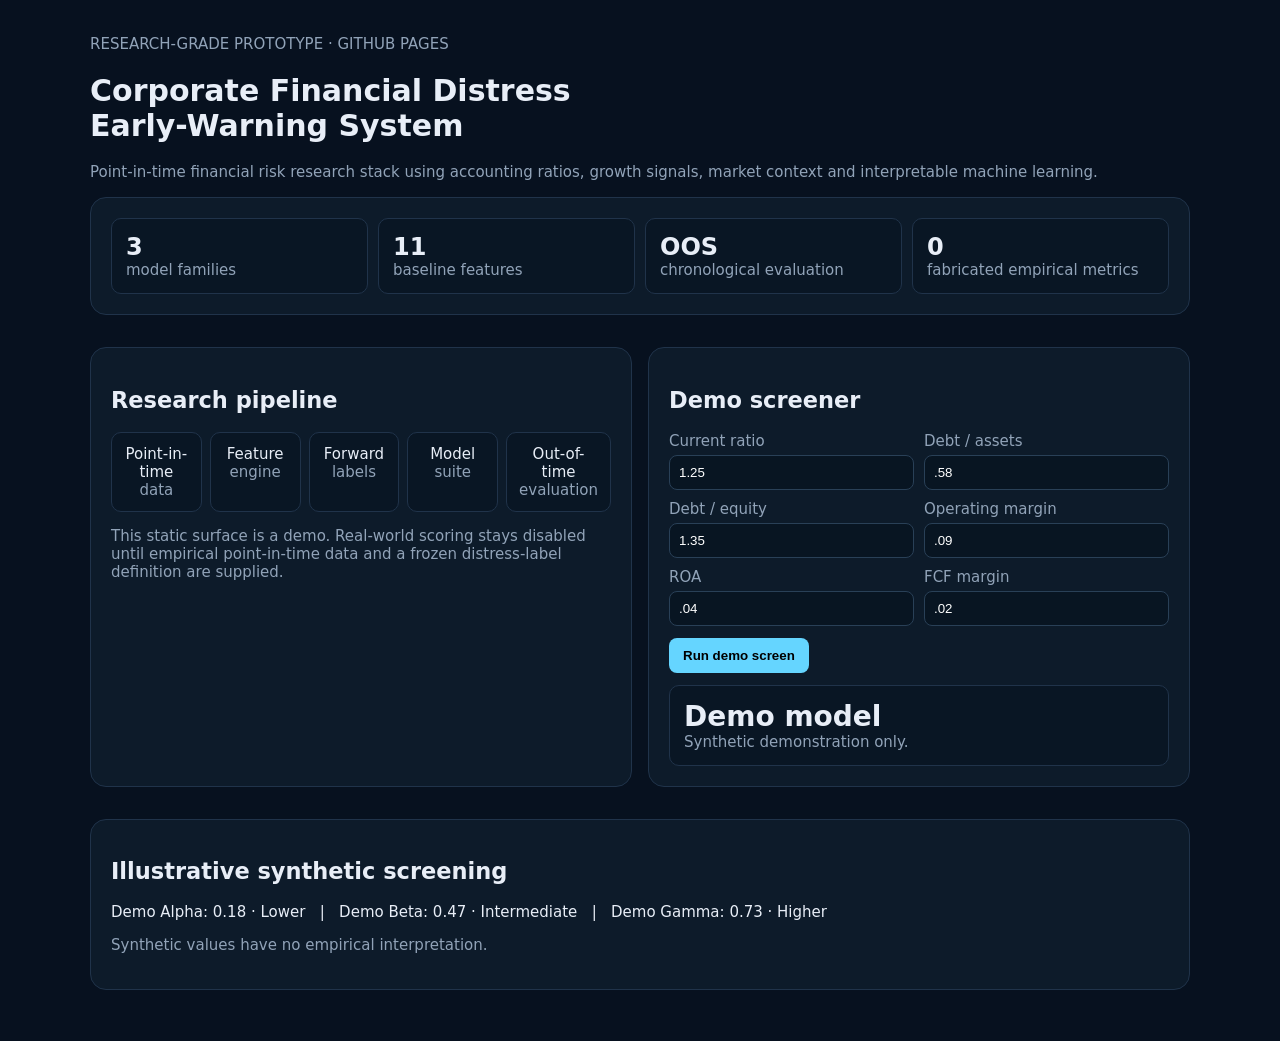
==== docs/index.html @ 027248f1 "feat: add static GitHub Pages research dashboard" ====
<!doctype html><html><head><meta charset='utf-8'><meta name='viewport' content='width=device-width,initial-scale=1'><title>Corporate Financial Distress EWS</title><style>body{margin:0;background:#07111f;color:#e8eef7;font:15px system-ui}.wrap{max-width:1100px;margin:auto;padding:35px 20px}.panel{background:#0d1b2a;border:1px solid #20334a;border-radius:16px;padding:20px;margin:16px 0}.grid{display:grid;grid-template-columns:1fr 1fr;gap:16px}.metrics{display:grid;grid-template-columns:repeat(4,1fr);gap:10px}.metric{background:#091624;border:1px solid #20334a;border-radius:10px;padding:14px}.metric b{font-size:24px}.muted{color:#91a3b8}.arch{display:grid;grid-template-columns:repeat(5,1fr);gap:8px}.step{background:#091624;border:1px solid #20334a;border-radius:10px;padding:12px;text-align:center}.controls{display:grid;grid-template-columns:1fr 1fr;gap:10px}input{width:100%;box-sizing:border-box;background:#081522;color:white;border:1px solid #294057;border-radius:8px;padding:9px;margin-top:5px}button{background:#65d5ff;border:0;border-radius:8px;padding:10px 14px;font-weight:800;margin-top:12px}.result{background:#091624;border:1px solid #20334a;border-radius:10px;padding:14px;margin-top:12px}.risk{font-size:28px;font-weight:800}@media(max-width:800px){.grid{grid-template-columns:1fr}.metrics{grid-template-columns:1fr 1fr}.arch{grid-template-columns:1fr 1fr}}</style></head><body><div class='wrap'><div class='muted'>RESEARCH-GRADE PROTOTYPE · GITHUB PAGES</div><h1>Corporate Financial Distress<br>Early-Warning System</h1><p class='muted'>Point-in-time financial risk research stack using accounting ratios, growth signals, market context and interpretable machine learning.</p><div class='panel'><div class='metrics'><div class='metric'><b>3</b><br><span class='muted'>model families</span></div><div class='metric'><b>11</b><br><span class='muted'>baseline features</span></div><div class='metric'><b>OOS</b><br><span class='muted'>chronological evaluation</span></div><div class='metric'><b>0</b><br><span class='muted'>fabricated empirical metrics</span></div></div></div><div class='grid'><section class='panel'><h2>Research pipeline</h2><div class='arch'><div class='step'>Point-in-time<br><span class='muted'>data</span></div><div class='step'>Feature<br><span class='muted'>engine</span></div><div class='step'>Forward<br><span class='muted'>labels</span></div><div class='step'>Model<br><span class='muted'>suite</span></div><div class='step'>Out-of-time<br><span class='muted'>evaluation</span></div></div><p class='muted'>This static surface is a demo. Real-world scoring stays disabled until empirical point-in-time data and a frozen distress-label definition are supplied.</p></section><section class='panel'><h2>Demo screener</h2><div class='controls'><label class='muted'>Current ratio<input id='cr' type='number' step='.01' value='1.25'></label><label class='muted'>Debt / assets<input id='da' type='number' step='.01' value='.58'></label><label class='muted'>Debt / equity<input id='de' type='number' step='.01' value='1.35'></label><label class='muted'>Operating margin<input id='om' type='number' step='.01' value='.09'></label><label class='muted'>ROA<input id='roa' type='number' step='.01' value='.04'></label><label class='muted'>FCF margin<input id='fcf' type='number' step='.01' value='.02'></label></div><button onclick='score()'>Run demo screen</button><div id='result' class='result'><div class='risk'>Demo model</div><span class='muted'>Synthetic demonstration only.</span></div></section></div><section class='panel'><h2>Illustrative synthetic screening</h2><p>Demo Alpha: 0.18 · Lower &nbsp; | &nbsp; Demo Beta: 0.47 · Intermediate &nbsp; | &nbsp; Demo Gamma: 0.73 · Higher</p><p class='muted'>Synthetic values have no empirical interpretation.</p></section></div><script>function score(){let cr=+crEl().value,da=+daEl().value,de=+deEl().value,om=+omEl().value,roa=+roaEl().value,fcf=+fcfEl().value;let z=-1.7-.75*(cr-1)+2.2*da+.22*de-4*om-3.2*roa-2.5*fcf,p=1/(1+Math.exp(-z));document.getElementById('result').innerHTML='<div class="risk">'+(p*100).toFixed(1)+'%</div><span class="muted">Synthetic demonstration score only — not a trained empirical probability.</span>'}function crEl(){return document.getElementById('cr')}function daEl(){return document.getElementById('da')}function deEl(){return document.getElementById('de')}function omEl(){return document.getElementById('om')}function roaEl(){return document.getElementById('roa')}function fcfEl(){return document.getElementById('fcf')}</script></body></html>
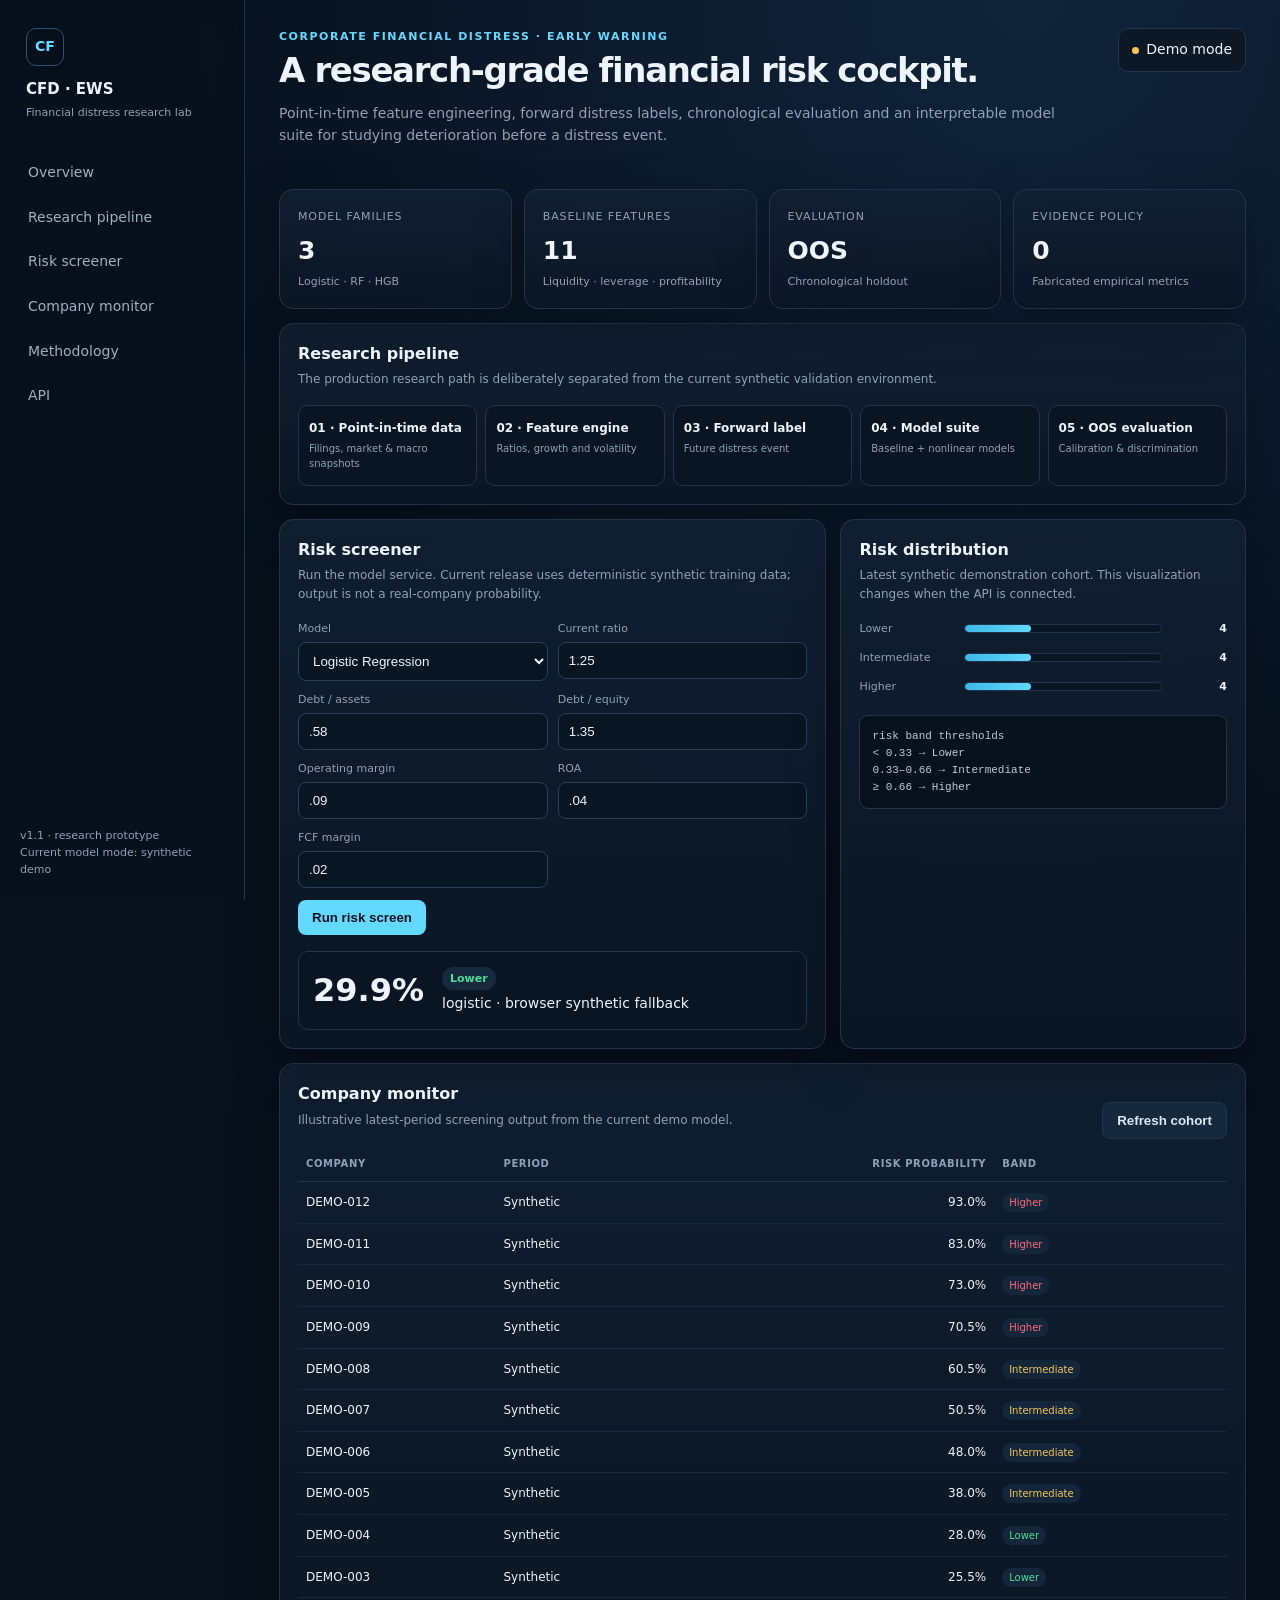
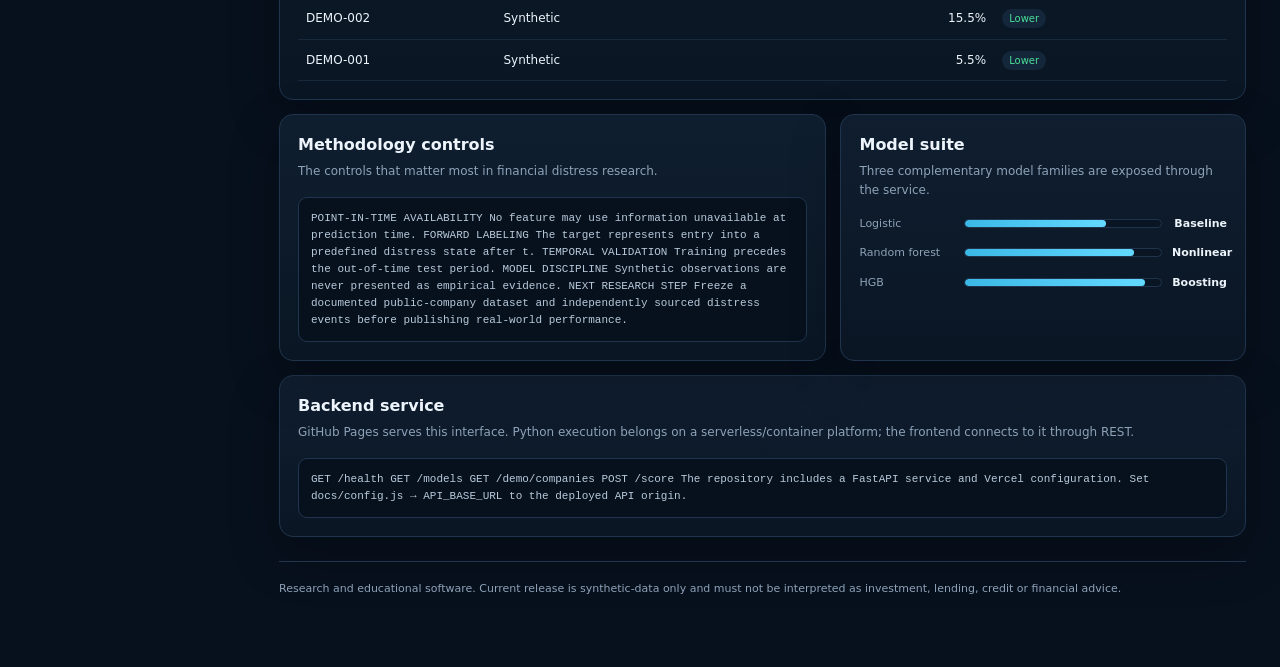
==== commit fae4ea50: "feat: rebuild GitHub Pages research dashboard" ====
--- a/docs/index.html
+++ b/docs/index.html
@@ -1 +1,44 @@
-<!doctype html><html><head><meta charset='utf-8'><meta name='viewport' content='width=device-width,initial-scale=1'><title>Corporate Financial Distress EWS</title><style>body{margin:0;background:#07111f;color:#e8eef7;font:15px system-ui}.wrap{max-width:1100px;margin:auto;padding:35px 20px}.panel{background:#0d1b2a;border:1px solid #20334a;border-radius:16px;padding:20px;margin:16px 0}.grid{display:grid;grid-template-columns:1fr 1fr;gap:16px}.metrics{display:grid;grid-template-columns:repeat(4,1fr);gap:10px}.metric{background:#091624;border:1px solid #20334a;border-radius:10px;padding:14px}.metric b{font-size:24px}.muted{color:#91a3b8}.arch{display:grid;grid-template-columns:repeat(5,1fr);gap:8px}.step{background:#091624;border:1px solid #20334a;border-radius:10px;padding:12px;text-align:center}.controls{display:grid;grid-template-columns:1fr 1fr;gap:10px}input{width:100%;box-sizing:border-box;background:#081522;color:white;border:1px solid #294057;border-radius:8px;padding:9px;margin-top:5px}button{background:#65d5ff;border:0;border-radius:8px;padding:10px 14px;font-weight:800;margin-top:12px}.result{background:#091624;border:1px solid #20334a;border-radius:10px;padding:14px;margin-top:12px}.risk{font-size:28px;font-weight:800}@media(max-width:800px){.grid{grid-template-columns:1fr}.metrics{grid-template-columns:1fr 1fr}.arch{grid-template-columns:1fr 1fr}}</style></head><body><div class='wrap'><div class='muted'>RESEARCH-GRADE PROTOTYPE · GITHUB PAGES</div><h1>Corporate Financial Distress<br>Early-Warning System</h1><p class='muted'>Point-in-time financial risk research stack using accounting ratios, growth signals, market context and interpretable machine learning.</p><div class='panel'><div class='metrics'><div class='metric'><b>3</b><br><span class='muted'>model families</span></div><div class='metric'><b>11</b><br><span class='muted'>baseline features</span></div><div class='metric'><b>OOS</b><br><span class='muted'>chronological evaluation</span></div><div class='metric'><b>0</b><br><span class='muted'>fabricated empirical metrics</span></div></div></div><div class='grid'><section class='panel'><h2>Research pipeline</h2><div class='arch'><div class='step'>Point-in-time<br><span class='muted'>data</span></div><div class='step'>Feature<br><span class='muted'>engine</span></div><div class='step'>Forward<br><span class='muted'>labels</span></div><div class='step'>Model<br><span class='muted'>suite</span></div><div class='step'>Out-of-time<br><span class='muted'>evaluation</span></div></div><p class='muted'>This static surface is a demo. Real-world scoring stays disabled until empirical point-in-time data and a frozen distress-label definition are supplied.</p></section><section class='panel'><h2>Demo screener</h2><div class='controls'><label class='muted'>Current ratio<input id='cr' type='number' step='.01' value='1.25'></label><label class='muted'>Debt / assets<input id='da' type='number' step='.01' value='.58'></label><label class='muted'>Debt / equity<input id='de' type='number' step='.01' value='1.35'></label><label class='muted'>Operating margin<input id='om' type='number' step='.01' value='.09'></label><label class='muted'>ROA<input id='roa' type='number' step='.01' value='.04'></label><label class='muted'>FCF margin<input id='fcf' type='number' step='.01' value='.02'></label></div><button onclick='score()'>Run demo screen</button><div id='result' class='result'><div class='risk'>Demo model</div><span class='muted'>Synthetic demonstration only.</span></div></section></div><section class='panel'><h2>Illustrative synthetic screening</h2><p>Demo Alpha: 0.18 · Lower &nbsp; | &nbsp; Demo Beta: 0.47 · Intermediate &nbsp; | &nbsp; Demo Gamma: 0.73 · Higher</p><p class='muted'>Synthetic values have no empirical interpretation.</p></section></div><script>function score(){let cr=+crEl().value,da=+daEl().value,de=+deEl().value,om=+omEl().value,roa=+roaEl().value,fcf=+fcfEl().value;let z=-1.7-.75*(cr-1)+2.2*da+.22*de-4*om-3.2*roa-2.5*fcf,p=1/(1+Math.exp(-z));document.getElementById('result').innerHTML='<div class="risk">'+(p*100).toFixed(1)+'%</div><span class="muted">Synthetic demonstration score only — not a trained empirical probability.</span>'}function crEl(){return document.getElementById('cr')}function daEl(){return document.getElementById('da')}function deEl(){return document.getElementById('de')}function omEl(){return document.getElementById('om')}function roaEl(){return document.getElementById('roa')}function fcfEl(){return document.getElementById('fcf')}</script></body></html>+<!doctype html>
+<html lang="en">
+<head>
+<meta charset="utf-8"><meta name="viewport" content="width=device-width,initial-scale=1">
+<meta name="description" content="Corporate Financial Distress Early-Warning System research dashboard">
+<title>CFD-EWS · Corporate Financial Distress Early-Warning System</title>
+<link rel="stylesheet" href="./styles.css">
+</head>
+<body>
+<div class="app">
+<aside class="side"><div class="brand"><div class="brand-mark">CF</div><strong>CFD · EWS</strong><span>Financial distress research lab</span></div>
+<nav class="nav"><a href="#overview">Overview</a><a href="#pipeline">Research pipeline</a><a href="#screening">Risk screener</a><a href="#companies">Company monitor</a><a href="#methodology">Methodology</a><a href="#api">API</a></nav>
+<div class="side-note">v1.1 · research prototype<br>Current model mode: synthetic demo</div></aside>
+<main class="main">
+<header class="top" id="overview"><div><div class="eyebrow">CORPORATE FINANCIAL DISTRESS · EARLY WARNING</div><h1 class="title">A research-grade financial risk cockpit.</h1><p class="subtitle">Point-in-time feature engineering, forward distress labels, chronological evaluation and an interpretable model suite for studying deterioration before a distress event.</p></div><div class="status"><span id="apiDot" class="dot"></span><span id="apiText">Checking service…</span></div></header>
+<section class="grid4"><div class="card metric"><div class="label">Model families</div><div class="value">3</div><div class="detail">Logistic · RF · HGB</div></div><div class="card metric"><div class="label">Baseline features</div><div class="value">11</div><div class="detail">Liquidity · leverage · profitability</div></div><div class="card metric"><div class="label">Evaluation</div><div class="value">OOS</div><div class="detail">Chronological holdout</div></div><div class="card metric"><div class="label">Evidence policy</div><div class="value">0</div><div class="detail">Fabricated empirical metrics</div></div></section>
+<section class="card" id="pipeline"><h2>Research pipeline</h2><p class="desc">The production research path is deliberately separated from the current synthetic validation environment.</p><div class="pipeline"><div class="step"><b>01 · Point-in-time data</b><span>Filings, market & macro snapshots</span></div><div class="step"><b>02 · Feature engine</b><span>Ratios, growth and volatility</span></div><div class="step"><b>03 · Forward label</b><span>Future distress event</span></div><div class="step"><b>04 · Model suite</b><span>Baseline + nonlinear models</span></div><div class="step"><b>05 · OOS evaluation</b><span>Calibration & discrimination</span></div></div></section>
+<section class="grid2" id="screening"><div class="card"><h2>Risk screener</h2><p class="desc">Run the model service. Current release uses deterministic synthetic training data; output is not a real-company probability.</p><div class="formgrid"><div class="field"><label>Model</label><select id="model"><option value="logistic">Logistic Regression</option><option value="random_forest">Random Forest</option><option value="hist_gradient_boosting">Histogram Gradient Boosting</option></select></div><div class="field"><label>Current ratio</label><input id="current_ratio" type="number" step=".01" value="1.25"></div><div class="field"><label>Debt / assets</label><input id="debt_to_assets" type="number" step=".01" value=".58"></div><div class="field"><label>Debt / equity</label><input id="debt_to_equity" type="number" step=".01" value="1.35"></div><div class="field"><label>Operating margin</label><input id="operating_margin" type="number" step=".01" value=".09"></div><div class="field"><label>ROA</label><input id="roa" type="number" step=".01" value=".04"></div><div class="field"><label>FCF margin</label><input id="fcf_margin" type="number" step=".01" value=".02"></div></div><button id="scoreBtn">Run risk screen</button><div id="score" class="score"><div class="score-number">—</div><div>Awaiting model</div></div></div>
+<div class="card"><h2>Risk distribution</h2><p class="desc">Latest synthetic demonstration cohort. This visualization changes when the API is connected.</p><div class="dist-row"><label>Lower</label><div class="bar"><div id="barLower" class="fill" style="width:0"></div></div><strong id="nLower">0</strong></div><div class="dist-row"><label>Intermediate</label><div class="bar"><div id="barIntermediate" class="fill" style="width:0"></div></div><strong id="nIntermediate">0</strong></div><div class="dist-row"><label>Higher</label><div class="bar"><div id="barHigher" class="fill" style="width:0"></div></div><strong id="nHigher">0</strong></div><div class="api-box" style="margin-top:20px">risk band thresholds<br>&lt; 0.33 → Lower<br>0.33–0.66 → Intermediate<br>≥ 0.66 → Higher</div></div></section>
+<section class="card" id="companies"><div style="display:flex;justify-content:space-between;gap:10px;align-items:center"><div><h2>Company monitor</h2><p class="desc">Illustrative latest-period screening output from the current demo model.</p></div><button id="refreshBtn" class="secondary">Refresh cohort</button></div><table><thead><tr><th>Company</th><th>Period</th><th style="text-align:right">Risk probability</th><th>Band</th></tr></thead><tbody id="companyRows"><tr><td colspan="4">Loading…</td></tr></tbody></table></section>
+<section class="grid2" id="methodology"><div class="card"><h2>Methodology controls</h2><p class="desc">The controls that matter most in financial distress research.</p><div class="api-box">POINT-IN-TIME AVAILABILITY
+No feature may use information unavailable at prediction time.
+
+FORWARD LABELING
+The target represents entry into a predefined distress state after t.
+
+TEMPORAL VALIDATION
+Training precedes the out-of-time test period.
+
+MODEL DISCIPLINE
+Synthetic observations are never presented as empirical evidence.
+
+NEXT RESEARCH STEP
+Freeze a documented public-company dataset and independently sourced distress events before publishing real-world performance.</div></div><div class="card"><h2>Model suite</h2><p class="desc">Three complementary model families are exposed through the service.</p><div class="dist-row"><label>Logistic</label><div class="bar"><div class="fill" style="width:72%"></div></div><strong>Baseline</strong></div><div class="dist-row"><label>Random forest</label><div class="bar"><div class="fill" style="width:86%"></div></div><strong>Nonlinear</strong></div><div class="dist-row"><label>HGB</label><div class="bar"><div class="fill" style="width:92%"></div></div><strong>Boosting</strong></div></div></section>
+<section class="card" id="api"><h2>Backend service</h2><p class="desc">GitHub Pages serves this interface. Python execution belongs on a serverless/container platform; the frontend connects to it through REST.</p><div class="api-box">GET  /health
+GET  /models
+GET  /demo/companies
+POST /score
+
+The repository includes a FastAPI service and Vercel configuration. Set docs/config.js → API_BASE_URL to the deployed API origin.</div></section>
+<div class="footer">Research and educational software. Current release is synthetic-data only and must not be interpreted as investment, lending, credit or financial advice.</div>
+</main></div>
+<script src="./config.js"></script><script src="./app.js"></script>
+</body></html>
--- a/docs/styles.css
+++ b/docs/styles.css
@@ -0,0 +1,2 @@
+:root{--bg:#07101d;--panel:#0d1827;--panel2:#101f31;--line:#20354d;--text:#edf4fb;--muted:#8ea2b8;--cyan:#63d9ff;--green:#4ade9a;--amber:#f6c65b;--red:#ff6b7a;--shadow:0 18px 50px rgba(0,0,0,.25)}
+*{box-sizing:border-box}html{scroll-behavior:smooth}body{margin:0;background:radial-gradient(circle at 80% 0,#10243a 0,transparent 35%),var(--bg);color:var(--text);font:14px/1.55 Inter,ui-sans-serif,system-ui,-apple-system,BlinkMacSystemFont,"Segoe UI",sans-serif}.app{display:grid;grid-template-columns:245px 1fr;min-height:100vh}.side{position:sticky;top:0;height:100vh;padding:24px 16px;border-right:1px solid var(--line);background:rgba(7,16,29,.88);backdrop-filter:blur(14px)}.brand{padding:4px 10px 26px}.brand-mark{width:38px;height:38px;border:1px solid #31516d;border-radius:10px;display:grid;place-items:center;color:var(--cyan);font-weight:900;margin-bottom:12px}.brand strong{display:block;font-size:15px}.brand span{color:var(--muted);font-size:11px}.nav a{display:block;color:#9eb0c2;text-decoration:none;padding:10px 12px;border-radius:8px;margin:3px 0}.nav a:hover{background:#102236;color:#fff}.side-note{position:absolute;bottom:22px;left:20px;right:20px;color:var(--muted);font-size:11px}.main{max-width:1440px;width:100%;margin:auto;padding:28px 34px 70px}.top{display:flex;justify-content:space-between;gap:20px;align-items:flex-start;margin-bottom:28px}.eyebrow{color:var(--cyan);font-size:11px;font-weight:800;letter-spacing:.14em}.title{font-size:34px;line-height:1.1;margin:7px 0 10px;letter-spacing:-.04em}.subtitle{color:var(--muted);max-width:800px}.status{border:1px solid var(--line);background:var(--panel);border-radius:10px;padding:10px 13px;white-space:nowrap}.dot{display:inline-block;width:7px;height:7px;border-radius:50%;background:var(--amber);margin-right:7px}.dot.ok{background:var(--green)}.dot.bad{background:var(--red)}.grid4{display:grid;grid-template-columns:repeat(4,1fr);gap:12px}.grid2{display:grid;grid-template-columns:1.35fr 1fr;gap:14px}.card{background:linear-gradient(180deg,rgba(16,31,49,.95),rgba(10,22,36,.95));border:1px solid var(--line);border-radius:14px;padding:18px;box-shadow:var(--shadow);margin-bottom:14px}.metric .label{color:var(--muted);font-size:11px;text-transform:uppercase;letter-spacing:.08em}.metric .value{font-size:25px;font-weight:800;margin-top:7px}.metric .detail{color:var(--muted);font-size:11px;margin-top:2px}.card h2{font-size:16px;margin:0 0 4px}.card .desc{color:var(--muted);font-size:12px;margin:0 0 16px}.pipeline{display:grid;grid-template-columns:repeat(5,1fr);gap:8px}.step{padding:13px 10px;border:1px solid var(--line);border-radius:10px;background:#091522}.step b{display:block;font-size:12px}.step span{display:block;color:var(--muted);font-size:10px;margin-top:3px}.bar{height:9px;background:#091522;border:1px solid var(--line);border-radius:99px;overflow:hidden}.fill{height:100%;background:linear-gradient(90deg,#3bb8e6,#63d9ff);border-radius:99px}.dist-row{display:grid;grid-template-columns:95px 1fr 55px;gap:10px;align-items:center;margin:12px 0}.dist-row label{font-size:11px;color:var(--muted)}.dist-row strong{text-align:right;font-size:11px}.formgrid{display:grid;grid-template-columns:repeat(2,1fr);gap:10px}.field label{display:block;color:var(--muted);font-size:11px;margin-bottom:5px}.field input,.field select{width:100%;padding:10px;border-radius:8px;border:1px solid #29415a;background:#081522;color:#eef5fb;outline:none}.field input:focus,.field select:focus{border-color:var(--cyan)}button{border:0;border-radius:8px;padding:10px 14px;background:var(--cyan);color:#06121c;font-weight:900;cursor:pointer;margin-top:12px}button.secondary{background:#16283b;color:#dce9f4;border:1px solid var(--line)}.score{display:flex;gap:18px;align-items:center;margin-top:16px;padding:14px;border:1px solid var(--line);border-radius:10px;background:#091522}.score-number{font-size:32px;font-weight:900}.band{font-size:11px;font-weight:800;padding:5px 8px;border-radius:99px;background:#17293c}.band.lower{color:var(--green)}.band.intermediate{color:var(--amber)}.band.higher{color:var(--red)}table{width:100%;border-collapse:collapse;font-size:12px}th{text-align:left;color:var(--muted);font-size:10px;text-transform:uppercase;letter-spacing:.06em;border-bottom:1px solid var(--line);padding:10px 8px}td{padding:11px 8px;border-bottom:1px solid #17293b}td.num{text-align:right;font-variant-numeric:tabular-nums}.pill{padding:4px 7px;border-radius:99px;font-size:10px;background:#14263a}.pill.lower{color:var(--green)}.pill.intermediate{color:var(--amber)}.pill.higher{color:var(--red)}.api-box{font-family:ui-monospace,SFMono-Regular,Menlo,monospace;font-size:11px;background:#07111d;border:1px solid var(--line);padding:12px;border-radius:9px;color:#b9cadb;overflow:auto}.footer{color:var(--muted);font-size:11px;margin-top:24px;padding-top:18px;border-top:1px solid var(--line)}@media(max-width:1000px){.app{grid-template-columns:1fr}.side{position:relative;height:auto;border-right:0;border-bottom:1px solid var(--line)}.nav{display:flex;gap:4px;overflow:auto}.side-note{display:none}.main{padding:24px 18px}.grid4{grid-template-columns:repeat(2,1fr)}.grid2{grid-template-columns:1fr}.pipeline{grid-template-columns:1fr 1fr}}@media(max-width:620px){.top{display:block}.status{display:inline-block;margin-top:12px}.title{font-size:28px}.grid4{grid-template-columns:1fr}.formgrid{grid-template-columns:1fr}.pipeline{grid-template-columns:1fr}.card{padding:14px}table{font-size:11px;display:block;overflow-x:auto;white-space:nowrap}}
